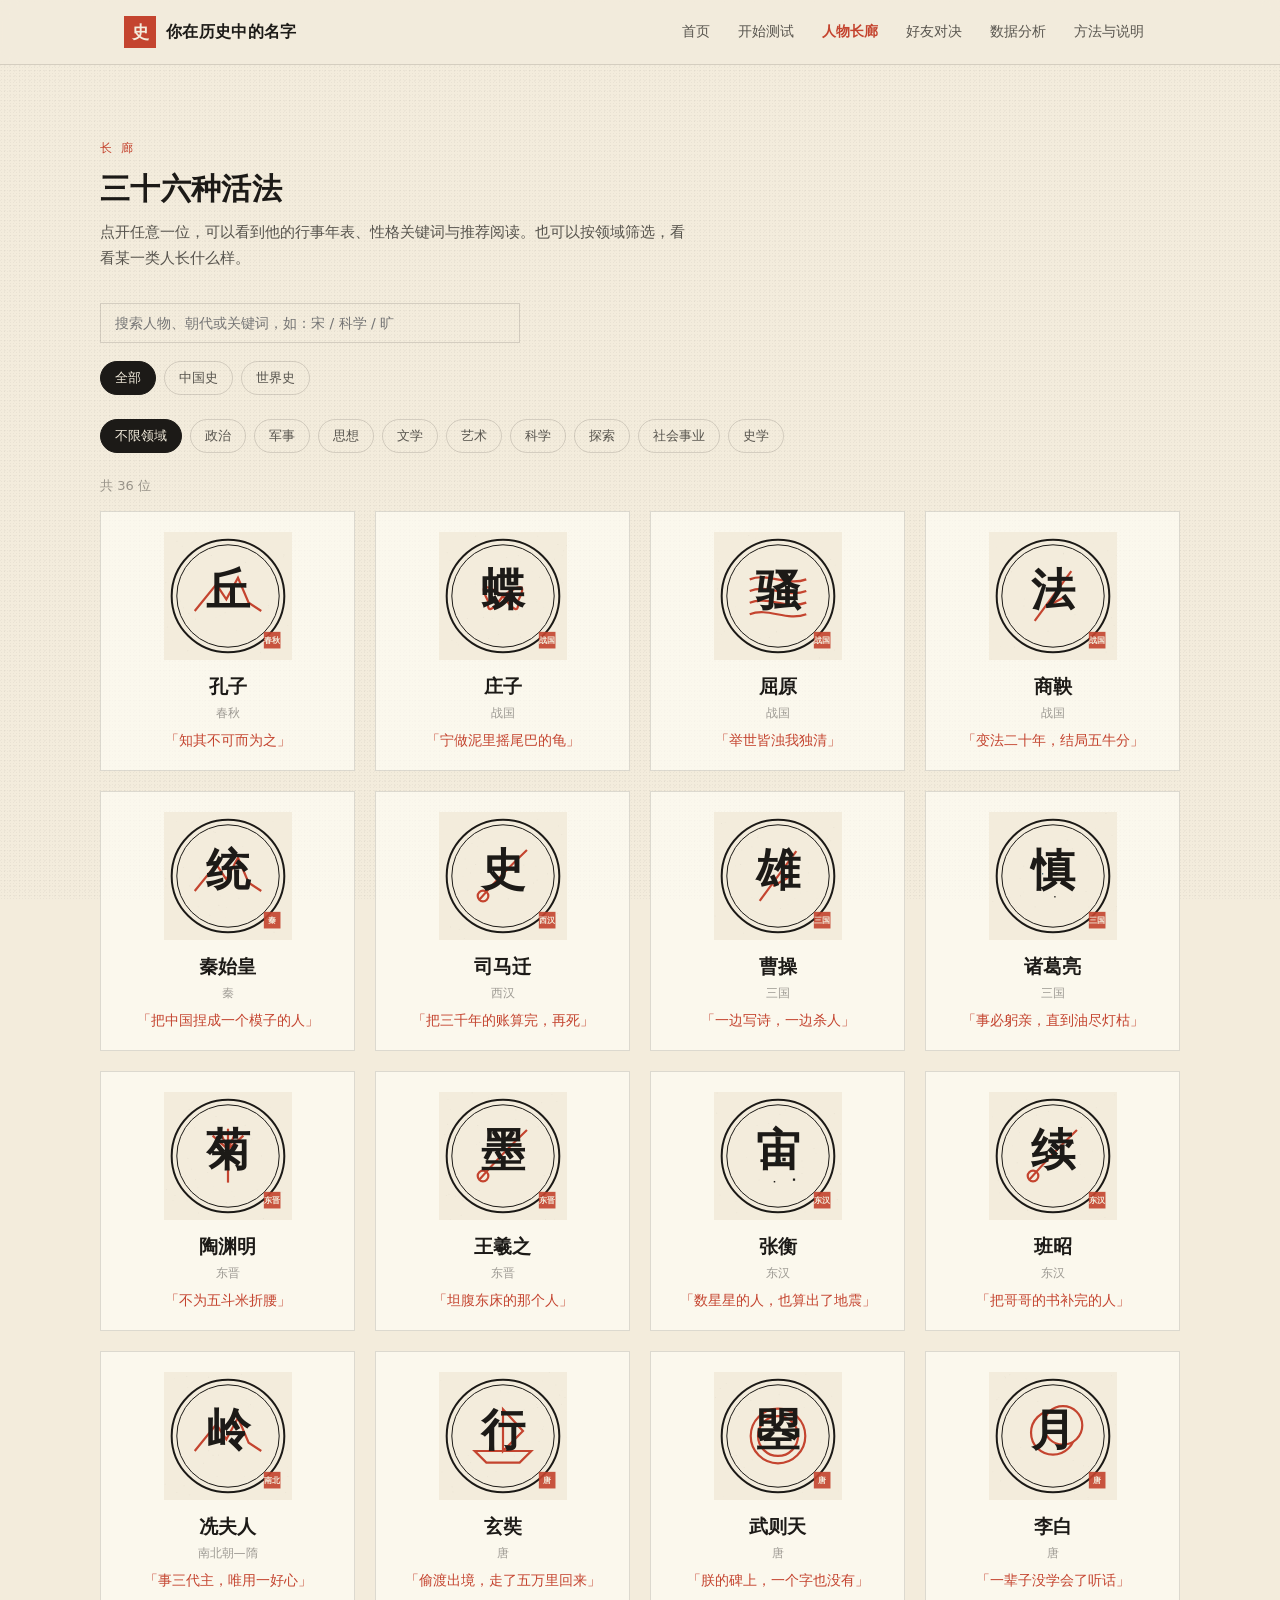
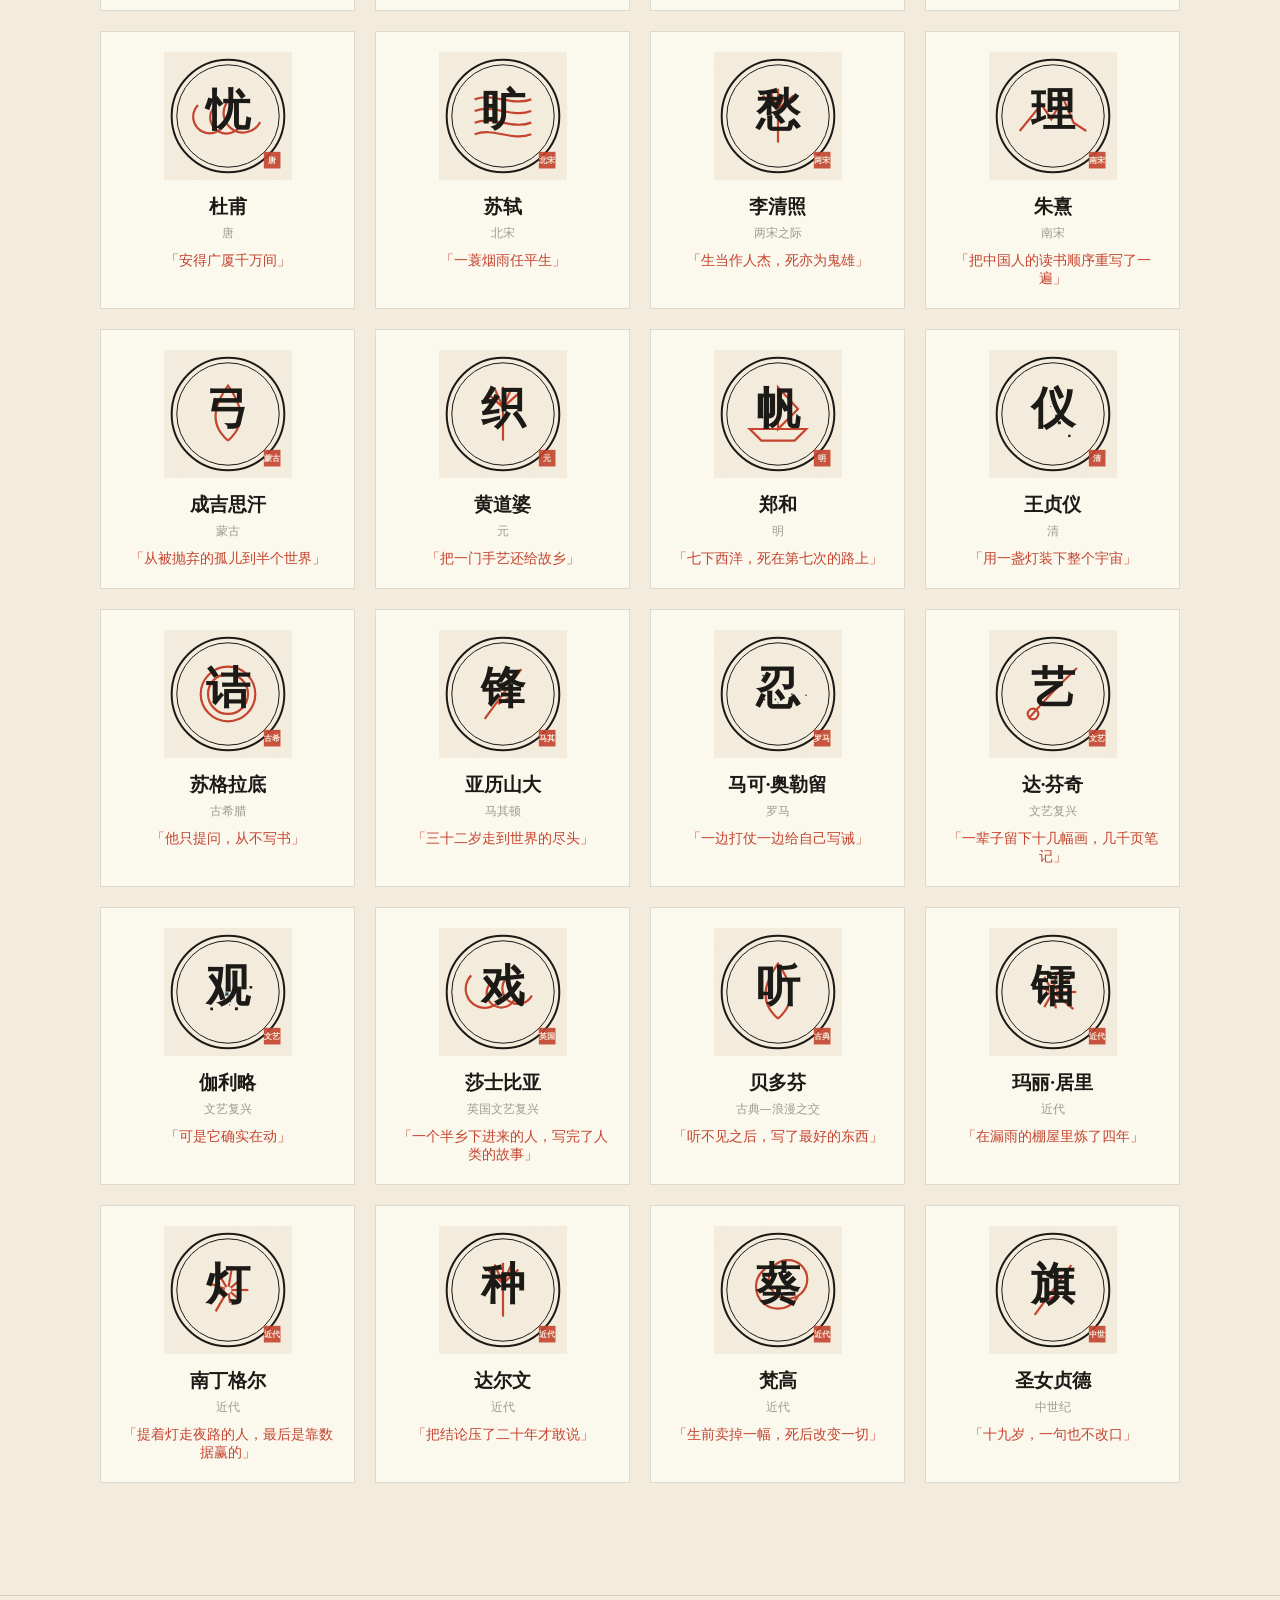
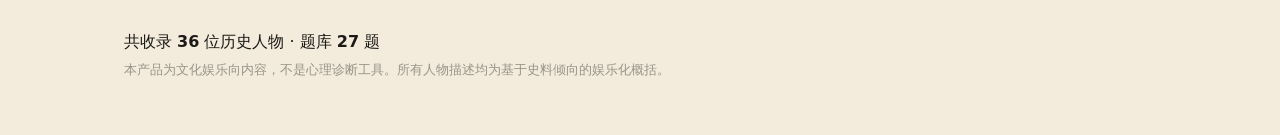
==== gallery.html @ 2bd70ca6 "feat: 历史人格测试静态站点（零依赖，含数据分析报告） - 36 位历史人物六维标定 + 27 题题库 - 匹配算法：去中心余弦 + 加权距离融合，经验分位数标定 - 6 个页面 + 数据分析报告" ====
<!DOCTYPE html>
<html lang="zh-CN">
<head>
  <meta charset="utf-8">
  <meta name="viewport" content="width=device-width,initial-scale=1">
  <title>人物长廊 · 你在历史中的名字</title>
  <link rel="stylesheet" href="assets/css/main.css">
</head>
<body data-page="gallery">

<header class="site-header">
  <div class="wrap" data-shell="header"></div>
</header>

<main class="wrap section">
  <div class="section-head">
    <span class="eyebrow">长 廊</span>
    <h2>三十六种活法</h2>
    <p>点开任意一位，可以看到他的行事年表、性格关键词与推荐阅读。也可以按领域筛选，看看某一类人长什么样。</p>
  </div>

  <div>
    <input id="gallerySearch" type="search" placeholder="搜索人物、朝代或关键词，如：宋 / 科学 / 旷"
           style="width:100%;max-width:420px;padding:11px 14px;border:1px solid var(--line);background:transparent;font-family:inherit;font-size:14px;color:var(--ink)">
  </div>

  <div class="filter-row" id="packFilter" style="margin-top:18px"></div>
  <div class="filter-row" id="fieldFilter"></div>

  <p class="muted" id="galleryCount" style="margin:16px 0"></p>

  <div class="grid grid-4" id="galleryGrid"></div>
</main>

<div id="detailModal" hidden></div>

<footer class="site-footer">
  <div class="wrap" data-shell="footer"></div>
</footer>

<script src="assets/js/data/figures-cn.js"></script>
<script src="assets/js/data/figures-world.js"></script>
<script src="assets/js/data/questions.js"></script>
<script src="assets/js/core/matching.js"></script>
<script src="assets/js/core/store.js"></script>
<script src="assets/js/core/ui.js"></script>
<script src="assets/js/core/bootstrap.js"></script>
<script src="assets/js/pages/gallery.js"></script>
</body>
</html>
---- assets/css/main.css ----
/* =========================================================
   你在历史中的名字 · 视觉系统
   风格：「古籍新译」—— 东方纸本质感 + 瑞士式网格排版
   ========================================================= */

:root {
  --paper: #f3ecdc;
  --paper-deep: #e9dfc9;
  --ink: #1c1a17;
  --ink-soft: rgba(28, 26, 23, 0.72);
  --ink-faint: rgba(28, 26, 23, 0.42);
  --red: #c4442f;
  --red-soft: rgba(196, 68, 47, 0.12);
  --blue: #2e5668;
  --gold: #c39a3b;
  --line: rgba(28, 26, 23, 0.14);
  --radius: 2px;
  --serif: "Noto Serif SC", "Source Han Serif SC", "Songti SC", "SimSun", serif;
  --sans: system-ui, -apple-system, "Segoe UI", "Microsoft YaHei", sans-serif;
  --shadow: 0 1px 2px rgba(28, 26, 23, 0.06), 0 12px 32px rgba(28, 26, 23, 0.06);
}

* { box-sizing: border-box; }

html, body {
  margin: 0;
  padding: 0;
  background: var(--paper);
  color: var(--ink);
  font-family: var(--sans);
  -webkit-font-smoothing: antialiased;
}

/* 纸纹：极淡的双层噪点，避免大色块发死 */
body::before {
  content: "";
  position: fixed;
  inset: 0;
  pointer-events: none;
  z-index: 0;
  background-image:
    radial-gradient(rgba(28, 26, 23, 0.045) 1px, transparent 1px),
    radial-gradient(rgba(28, 26, 23, 0.03) 1px, transparent 1px);
  background-size: 3px 3px, 5px 5px;
  background-position: 0 0, 2px 3px;
}

a { color: inherit; text-decoration: none; }
h1, h2, h3, h4 { font-family: var(--serif); font-weight: 700; margin: 0; }
p { margin: 0; }

.muted { color: var(--ink-faint); font-size: 13px; }
.wrap { max-width: 1080px; margin: 0 auto; padding: 0 24px; position: relative; z-index: 1; }
.stack > * + * { margin-top: 16px; }

/* ---------------- 页头 ---------------- */

.site-header {
  position: sticky;
  top: 0;
  z-index: 20;
  backdrop-filter: blur(8px);
  background: rgba(243, 236, 220, 0.86);
  border-bottom: 1px solid var(--line);
}

.site-header .wrap {
  display: flex;
  align-items: center;
  justify-content: space-between;
  height: 64px;
  gap: 16px;
}

.brand { display: flex; align-items: center; gap: 10px; }

.brand-seal {
  width: 32px;
  height: 32px;
  display: grid;
  place-items: center;
  background: var(--red);
  color: var(--paper);
  font-family: var(--serif);
  font-weight: 700;
  font-size: 17px;
}

.brand-text { font-family: var(--serif); font-weight: 700; font-size: 16px; letter-spacing: 0.02em; }

.nav { display: flex; gap: 4px; flex-wrap: wrap; }

.nav a {
  padding: 7px 12px;
  font-size: 13.5px;
  color: var(--ink-soft);
  border-radius: var(--radius);
  transition: background .2s, color .2s;
}

.nav a:hover { background: var(--red-soft); color: var(--ink); }
.nav a.is-active { color: var(--red); font-weight: 600; }

/* ---------------- 通用区块 ---------------- */

.section { padding: 72px 0; }
.section-head { margin-bottom: 32px; }

.section-head h2 {
  font-size: 30px;
  letter-spacing: 0.01em;
}

.section-head p {
  margin-top: 10px;
  color: var(--ink-soft);
  font-size: 15px;
  line-height: 1.7;
  max-width: 62ch;
}

.eyebrow {
  display: inline-block;
  font-size: 12px;
  letter-spacing: 0.22em;
  color: var(--red);
  margin-bottom: 12px;
}

.rule {
  height: 1px;
  background: var(--line);
  margin: 0;
  border: 0;
}

/* ---------------- 首页首屏 ---------------- */

.hero {
  padding: 96px 0 72px;
  display: grid;
  grid-template-columns: 1.05fr 0.95fr;
  gap: 56px;
  align-items: center;
}

.hero h1 {
  font-size: clamp(40px, 6vw, 68px);
  line-height: 1.08;
  letter-spacing: 0.01em;
}

.hero h1 em {
  font-style: normal;
  color: var(--red);
}

.hero-lead {
  margin-top: 22px;
  font-size: 17px;
  line-height: 1.85;
  color: var(--ink-soft);
  max-width: 46ch;
}

.hero-meta {
  margin-top: 26px;
  display: flex;
  gap: 28px;
  flex-wrap: wrap;
}

.hero-meta div strong {
  display: block;
  font-family: var(--serif);
  font-size: 26px;
  line-height: 1.2;
}

.hero-meta div span {
  font-size: 12.5px;
  color: var(--ink-faint);
}

.hero-actions {
  margin-top: 34px;
  display: flex;
  gap: 12px;
  flex-wrap: wrap;
}

/* ---------------- 按钮 ---------------- */

.btn {
  display: inline-flex;
  align-items: center;
  justify-content: center;
  gap: 8px;
  padding: 13px 26px;
  font-size: 14.5px;
  font-weight: 600;
  border: 1px solid var(--ink);
  background: var(--ink);
  color: var(--paper);
  cursor: pointer;
  border-radius: var(--radius);
  transition: transform .18s, background .2s, color .2s, border-color .2s;
}

.btn:hover { transform: translateY(-1px); background: var(--red); border-color: var(--red); }
.btn-ghost { background: transparent; color: var(--ink); border-color: var(--line); }
.btn-ghost:hover { background: var(--red-soft); color: var(--ink); border-color: var(--line); }
.btn-sm { padding: 9px 16px; font-size: 13px; }
.btn:disabled { opacity: .38; cursor: not-allowed; transform: none; }

/* ---------------- 卡片 ---------------- */

.card {
  background: rgba(255, 253, 246, 0.72);
  border: 1px solid var(--line);
  border-radius: var(--radius);
  padding: 24px;
  box-shadow: var(--shadow);
}

.grid {
  display: grid;
  gap: 20px;
}

.grid-3 { grid-template-columns: repeat(3, minmax(0, 1fr)); }
.grid-4 { grid-template-columns: repeat(4, minmax(0, 1fr)); }

/* 示例结果卡（首页轮播） */
.sample-frame {
  border: 1px solid var(--line);
  padding: 28px;
  background: rgba(255, 253, 246, 0.72);
  box-shadow: var(--shadow);
}

.sample-card { text-align: center; }
.sample-card canvas { display: block; margin: 0 auto; }
.sample-name { font-family: var(--serif); font-size: 34px; margin-top: 14px; }
.sample-era { font-size: 13px; color: var(--ink-faint); margin-top: 6px; }
.sample-tag { font-family: var(--serif); font-size: 18px; color: var(--red); margin-top: 14px; }
.sample-dots { display: flex; justify-content: center; gap: 8px; margin-top: 22px; }
.sample-dots button {
  width: 7px; height: 7px; padding: 0; border: 0; border-radius: 50%;
  background: var(--line); cursor: pointer;
}
.sample-dots button.is-on { background: var(--red); }

/* ---------------- 维度卡 ---------------- */

.dim-card {
  border: 1px solid var(--line);
  padding: 18px 20px;
  background: rgba(255, 253, 246, 0.6);
}

.dim-card h4 { font-size: 17px; }
.dim-card .poles { font-size: 12.5px; color: var(--ink-faint); margin-top: 4px; }
.dim-card p { margin-top: 10px; font-size: 13.5px; line-height: 1.75; color: var(--ink-soft); }

/* ---------------- 答题页 ---------------- */

.quiz-shell { max-width: 720px; margin: 0 auto; padding: 40px 24px 96px; position: relative; z-index: 1; }

.act-bar { margin-bottom: 28px; }
.act-name { font-family: var(--serif); font-size: 15px; color: var(--red); }
.act-note { font-size: 13px; color: var(--ink-faint); margin-top: 4px; }

.progress {
  height: 3px;
  background: var(--line);
  margin-top: 12px;
  position: relative;
  overflow: hidden;
}

.progress i {
  position: absolute;
  left: 0; top: 0; bottom: 0;
  background: var(--ink);
  transition: width .28s ease;
}

.q-card { border: 1px solid var(--line); background: rgba(255, 253, 246, 0.72); padding: 32px; box-shadow: var(--shadow); }
.q-count { font-size: 12.5px; color: var(--ink-faint); letter-spacing: 0.14em; }
.q-stem { font-family: var(--serif); font-size: 24px; line-height: 1.6; margin-top: 14px; }

.options { margin-top: 26px; display: grid; gap: 10px; }

.option {
  display: flex;
  align-items: center;
  gap: 12px;
  width: 100%;
  text-align: left;
  padding: 15px 18px;
  font-size: 15px;
  font-family: inherit;
  color: var(--ink);
  background: transparent;
  border: 1px solid var(--line);
  border-radius: var(--radius);
  cursor: pointer;
  transition: border-color .2s, background .2s, transform .18s;
}

.option:hover { border-color: var(--ink); transform: translateX(2px); }
.option.is-on { border-color: var(--red); background: var(--red-soft); }

.option-key {
  width: 22px; height: 22px; flex: none;
  display: grid; place-items: center;
  border: 1px solid var(--line);
  font-size: 11.5px; color: var(--ink-faint);
  font-family: var(--serif);
}
.option.is-on .option-key { border-color: var(--red); color: var(--red); }

.slider-row { margin-top: 26px; }
.slider-row input { width: 100%; margin-top: 14px; accent-color: var(--red); }
.slider-ends { display: flex; justify-content: space-between; font-size: 13px; color: var(--ink-soft); margin-top: 8px; }

.rank-list { margin-top: 26px; display: grid; gap: 10px; }
.rank-item {
  display: flex; align-items: center; gap: 12px;
  padding: 14px 16px;
  border: 1px solid var(--line);
  background: rgba(255, 253, 246, 0.6);
  cursor: grab;
  user-select: none;
}
.rank-item.is-on { border-color: var(--red); background: var(--red-soft); }
.rank-no { font-family: var(--serif); color: var(--red); width: 18px; }
.rank-ctrl { margin-left: auto; display: flex; gap: 4px; }
.rank-ctrl button {
  width: 26px; height: 26px; line-height: 1;
  border: 1px solid var(--line); background: transparent;
  cursor: pointer; color: var(--ink-soft);
}
.rank-ctrl button:hover { border-color: var(--ink); color: var(--ink); }

.quiz-foot { margin-top: 26px; display: flex; justify-content: space-between; gap: 12px; }

/* ---------------- 结果页 ---------------- */

.result-hero {
  display: grid;
  grid-template-columns: 260px 1fr;
  gap: 40px;
  align-items: center;
  padding: 56px 0 40px;
}

.result-name { font-size: clamp(38px, 5vw, 58px); line-height: 1.1; }
.result-era { margin-top: 10px; font-size: 14px; color: var(--ink-faint); }
.result-tagline { margin-top: 18px; font-family: var(--serif); font-size: 21px; color: var(--red); line-height: 1.65; }
.result-quote { margin-top: 18px; font-family: var(--serif); font-size: 15.5px; color: var(--ink-soft); line-height: 1.8; }

.match-number {
  font-family: var(--serif);
  font-size: 76px;
  line-height: 1;
  color: var(--red);
  margin-top: 8px;
}

.match-label { font-size: 12.5px; letter-spacing: 0.2em; color: var(--ink-faint); }

.tags { display: flex; flex-wrap: wrap; gap: 8px; margin-top: 18px; }
.tag {
  font-size: 12.5px;
  padding: 5px 11px;
  border: 1px solid rgba(46, 86, 104, 0.35);
  color: var(--blue);
  border-radius: 999px;
}

/* 情境推演翻牌 */
.flip-grid { display: grid; grid-template-columns: repeat(3, minmax(0, 1fr)); gap: 16px; }

.flip {
  perspective: 900px;
  height: 210px;
}

.flip-inner {
  position: relative;
  width: 100%;
  height: 100%;
  transition: transform .45s cubic-bezier(.4, .2, .2, 1);
  transform-style: preserve-3d;
  cursor: pointer;
}

.flip.is-flipped .flip-inner { transform: rotateY(180deg); }

.flip-face {
  position: absolute;
  inset: 0;
  backface-visibility: hidden;
  border: 1px solid var(--line);
  padding: 18px;
  display: flex;
  flex-direction: column;
  justify-content: center;
  background: rgba(255, 253, 246, 0.72);
}

.flip-back { transform: rotateY(180deg); background: rgba(196, 68, 47, 0.06); }
.flip-front .flip-q { font-family: var(--serif); font-size: 15.5px; line-height: 1.7; }
.flip-hint { margin-top: 14px; font-size: 11.5px; color: var(--ink-faint); letter-spacing: 0.1em; }
.flip-back .flip-a { font-size: 14px; line-height: 1.8; color: var(--ink-soft); }

/* 对立面 */
.versus-box {
  display: grid;
  grid-template-columns: 1fr auto 1fr;
  gap: 20px;
  align-items: center;
  border: 1px solid var(--line);
  padding: 26px;
  background: rgba(255, 253, 246, 0.6);
}

.versus-mid { font-family: var(--serif); font-size: 26px; color: var(--red); }

/* ---------------- 长廊 ---------------- */

.filter-row { display: flex; flex-wrap: wrap; gap: 8px; margin-bottom: 24px; }

.chip {
  padding: 7px 14px;
  font-size: 13px;
  border: 1px solid var(--line);
  background: transparent;
  border-radius: 999px;
  cursor: pointer;
  color: var(--ink-soft);
}

.chip:hover { border-color: var(--ink); color: var(--ink); }
.chip.is-on { background: var(--ink); color: var(--paper); border-color: var(--ink); }

.figure-card {
  border: 1px solid var(--line);
  background: rgba(255, 253, 246, 0.66);
  padding: 20px;
  text-align: center;
  cursor: pointer;
  transition: transform .2s, box-shadow .2s;
}

.figure-card:hover { transform: translateY(-2px); box-shadow: var(--shadow); }
.figure-card h4 { font-size: 19px; margin-top: 10px; }
.figure-card .fc-era { font-size: 12px; color: var(--ink-faint); margin-top: 5px; }
.figure-card .fc-tag { font-family: var(--serif); font-size: 14px; color: var(--red); margin-top: 10px; }

/* ---------------- 数据分析页 ---------------- */

.verdict-banner {
  display: flex;
  align-items: center;
  gap: 26px;
  padding: 22px 26px;
  margin-bottom: 24px;
  background: var(--paper);
  border-left: 4px solid var(--ink-faint);
}
.verdict-banner.is-pass { border-left-color: #4A7A5A; }
.verdict-banner.is-warn { border-left-color: var(--gold); }
.verdict-banner.is-fail { border-left-color: var(--cinnabar); }
.verdict-banner h3 { font-size: 22px; }
.verdict-banner p { margin-top: 6px; font-size: 14px; color: var(--ink-soft); }

.verdict-score {
  font-family: var(--serif);
  line-height: 1;
  white-space: nowrap;
}
.verdict-score strong { font-size: 46px; color: var(--ink); }
.verdict-score span { font-size: 18px; color: var(--ink-faint); }

.grid-2 { grid-template-columns: repeat(2, minmax(0, 1fr)); }

.metric-card {
  background: var(--paper);
  padding: 18px 20px;
  border-top: 3px solid var(--line);
}
.metric-card.is-pass { border-top-color: #4A7A5A; }
.metric-card.is-fail { border-top-color: var(--cinnabar); }

.metric-head { display: flex; align-items: baseline; gap: 10px; }
.metric-label { font-family: var(--serif); font-size: 15px; color: var(--ink); }
.metric-state {
  font-size: 11px;
  letter-spacing: 0.08em;
  padding: 2px 8px;
  background: var(--ink-faint);
  color: var(--paper);
}
.is-pass .metric-state { background: #4A7A5A; }
.is-fail .metric-state { background: var(--cinnabar); }

.metric-value {
  font-family: var(--serif);
  font-size: 30px;
  line-height: 1.2;
  margin-top: 10px;
  color: var(--ink);
}
.metric-unit { font-size: 15px; color: var(--ink-faint); margin-left: 2px; }
.metric-threshold { font-size: 12px; color: var(--ink-faint); }
.metric-note { margin-top: 10px; font-size: 13px; line-height: 1.75; color: var(--ink-soft); }

.chart-block { margin: 28px 0; }
.chart-block h3 {
  font-size: 20px;
  padding-bottom: 8px;
  border-bottom: 1px solid var(--line);
  margin-bottom: 10px;
}
.chart-block canvas { max-width: 100%; }

.fix-row {
  padding: 14px 0;
  border-bottom: 1px solid var(--line);
}
.fix-title { font-family: var(--serif); font-size: 15px; }
.fix-numbers { margin: 8px 0; font-size: 13px; }
.fix-before { color: var(--cinnabar); }
.fix-after { color: #4A7A5A; }
.fix-arrow { color: var(--ink-faint); margin: 0 8px; }

.limit-list { padding-left: 20px; }
.limit-list li { margin-bottom: 10px; font-size: 14px; line-height: 1.8; color: var(--ink-soft); }

/* ---------------- 弹窗 ---------------- */

.modal-mask {
  position: fixed;
  inset: 0;
  background: rgba(28, 26, 23, 0.42);
  z-index: 40;
}

.modal-body {
  position: fixed;
  z-index: 41;
  left: 50%;
  top: 50%;
  transform: translate(-50%, -50%);
  width: min(720px, calc(100vw - 32px));
  max-height: calc(100vh - 64px);
  overflow-y: auto;
  background: var(--paper);
  box-shadow: 0 24px 64px rgba(28, 26, 23, 0.24);
}

.modal-close {
  position: absolute;
  right: 12px;
  top: 10px;
  width: 32px;
  height: 32px;
  border: 0;
  background: transparent;
  font-size: 22px;
  line-height: 1;
  color: var(--ink-faint);
  cursor: pointer;
}
.modal-close:hover { color: var(--ink); }

.modal-head {
  display: flex;
  gap: 20px;
  align-items: center;
}

/* ---------------- 关于页 ---------------- */

.panel {
  border: 1px solid var(--line);
  background: rgba(255, 253, 246, 0.66);
  padding: 26px;
}

.panel h3 { font-size: 20px; }
.panel p { margin-top: 12px; font-size: 14.5px; line-height: 1.85; color: var(--ink-soft); }
.panel ul { margin: 12px 0 0; padding-left: 20px; color: var(--ink-soft); font-size: 14px; line-height: 1.9; }

.formula {
  font-family: var(--serif);
  font-size: 16px;
  color: var(--ink);
  background: rgba(28, 26, 23, 0.04);
  border-left: 3px solid var(--red);
  padding: 14px 18px;
  margin-top: 14px;
  line-height: 1.9;
  overflow-x: auto;
}

table.data {
  width: 100%;
  border-collapse: collapse;
  margin-top: 14px;
  font-size: 13.5px;
}

table.data th, table.data td {
  border: 1px solid var(--line);
  padding: 9px 12px;
  text-align: left;
}

table.data th { background: rgba(28, 26, 23, 0.05); font-weight: 600; }

/* ---------------- 过渡动效 ---------------- */

.fade-in { animation: fadeUp .42s ease both; }
@keyframes fadeUp {
  from { opacity: 0; transform: translateY(10px); }
  to { opacity: 1; transform: none; }
}

.count-up { font-variant-numeric: tabular-nums; }

/* ---------------- 页脚 ---------------- */

.site-footer {
  border-top: 1px solid var(--line);
  padding: 36px 0 56px;
  margin-top: 40px;
}

.site-footer p + p { margin-top: 8px; }

/* ---------------- 响应式 ---------------- */

@media (max-width: 900px) {
  .hero { grid-template-columns: 1fr; gap: 36px; padding-top: 64px; }
  .grid-4 { grid-template-columns: repeat(2, minmax(0, 1fr)); }
  .flip-grid { grid-template-columns: 1fr; }
  .flip { height: 168px; }
  .result-hero { grid-template-columns: 1fr; gap: 24px; padding-top: 40px; text-align: center; }
  .versus-box { grid-template-columns: 1fr; text-align: center; }
}

@media (max-width: 560px) {
  .wrap { padding: 0 18px; }
  .grid-3, .grid-4 { grid-template-columns: 1fr; }
  .q-card { padding: 22px; }
  .q-stem { font-size: 20px; }
  .match-number { font-size: 60px; }
}

/* 尊重系统降低动效设置 */
@media (prefers-reduced-motion: reduce) {
  *, *::before, *::after {
    animation-duration: .001ms !important;
    transition-duration: .001ms !important;
  }
}
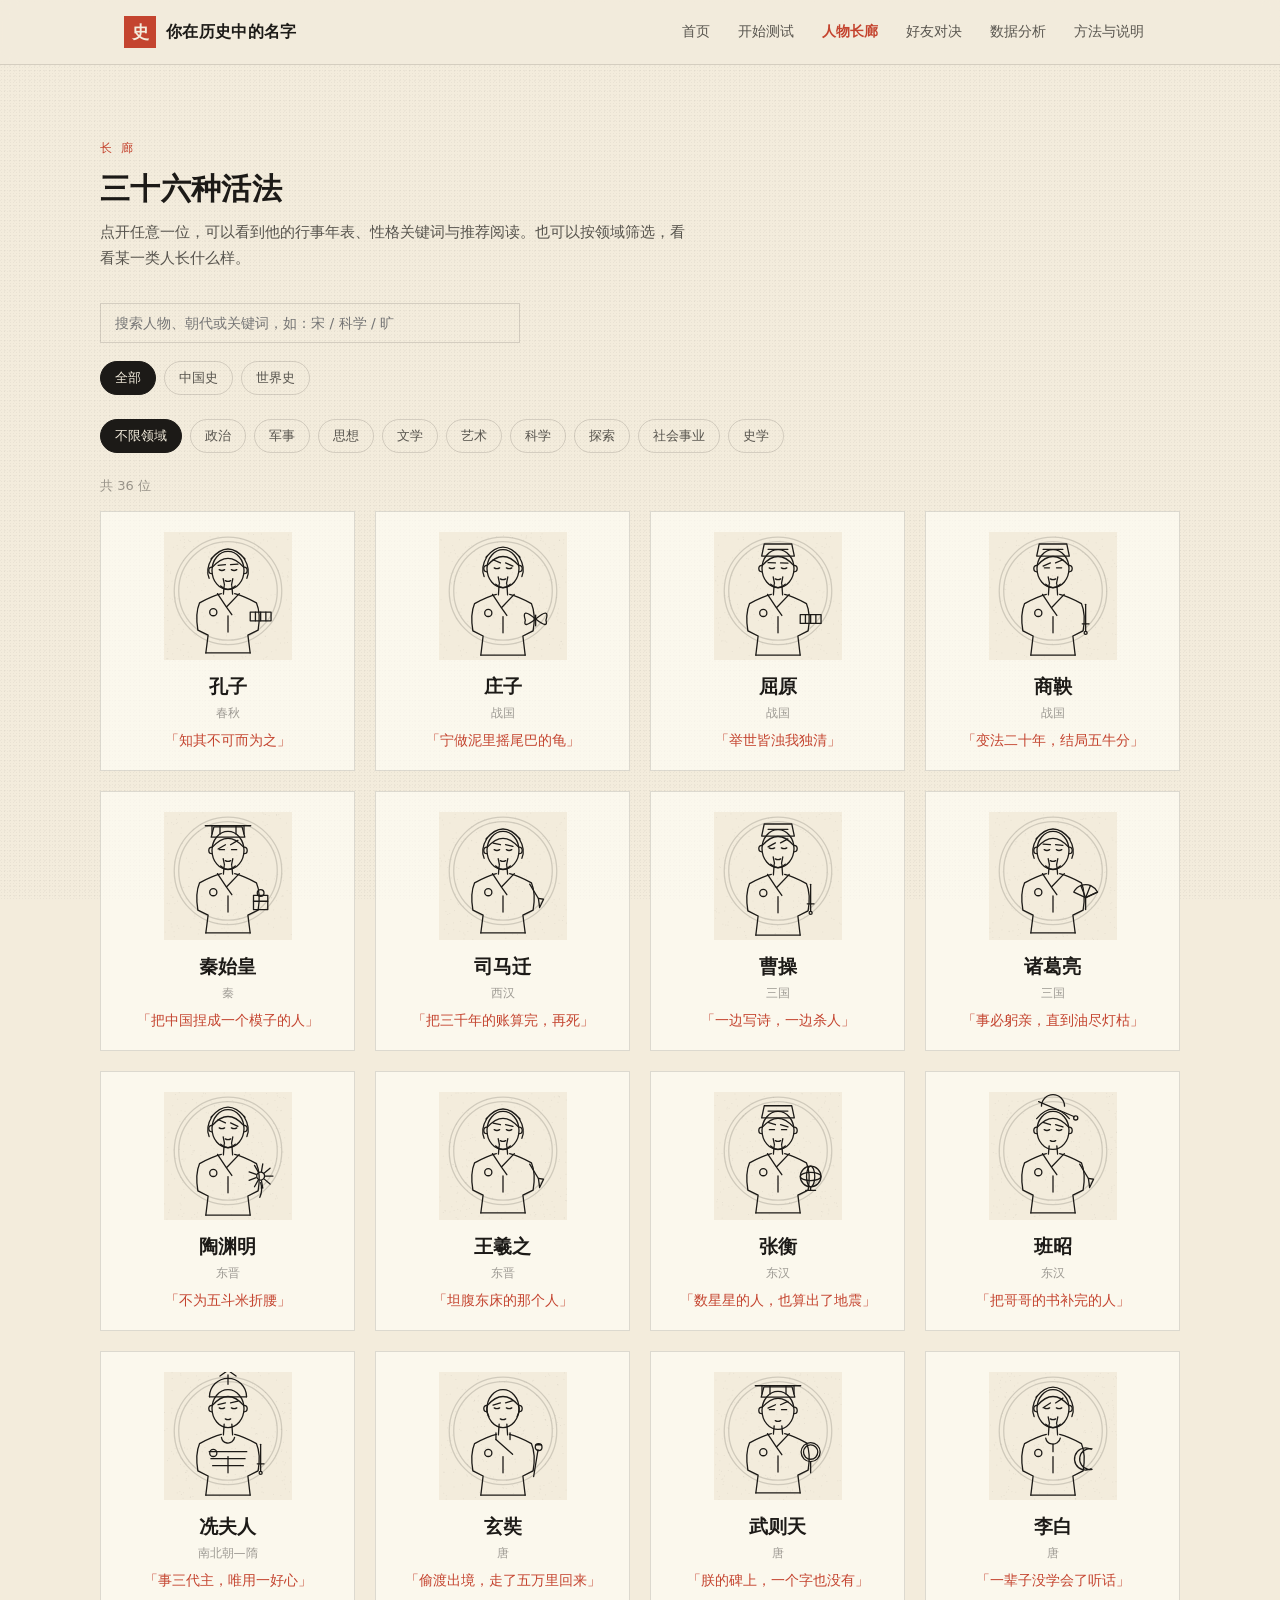
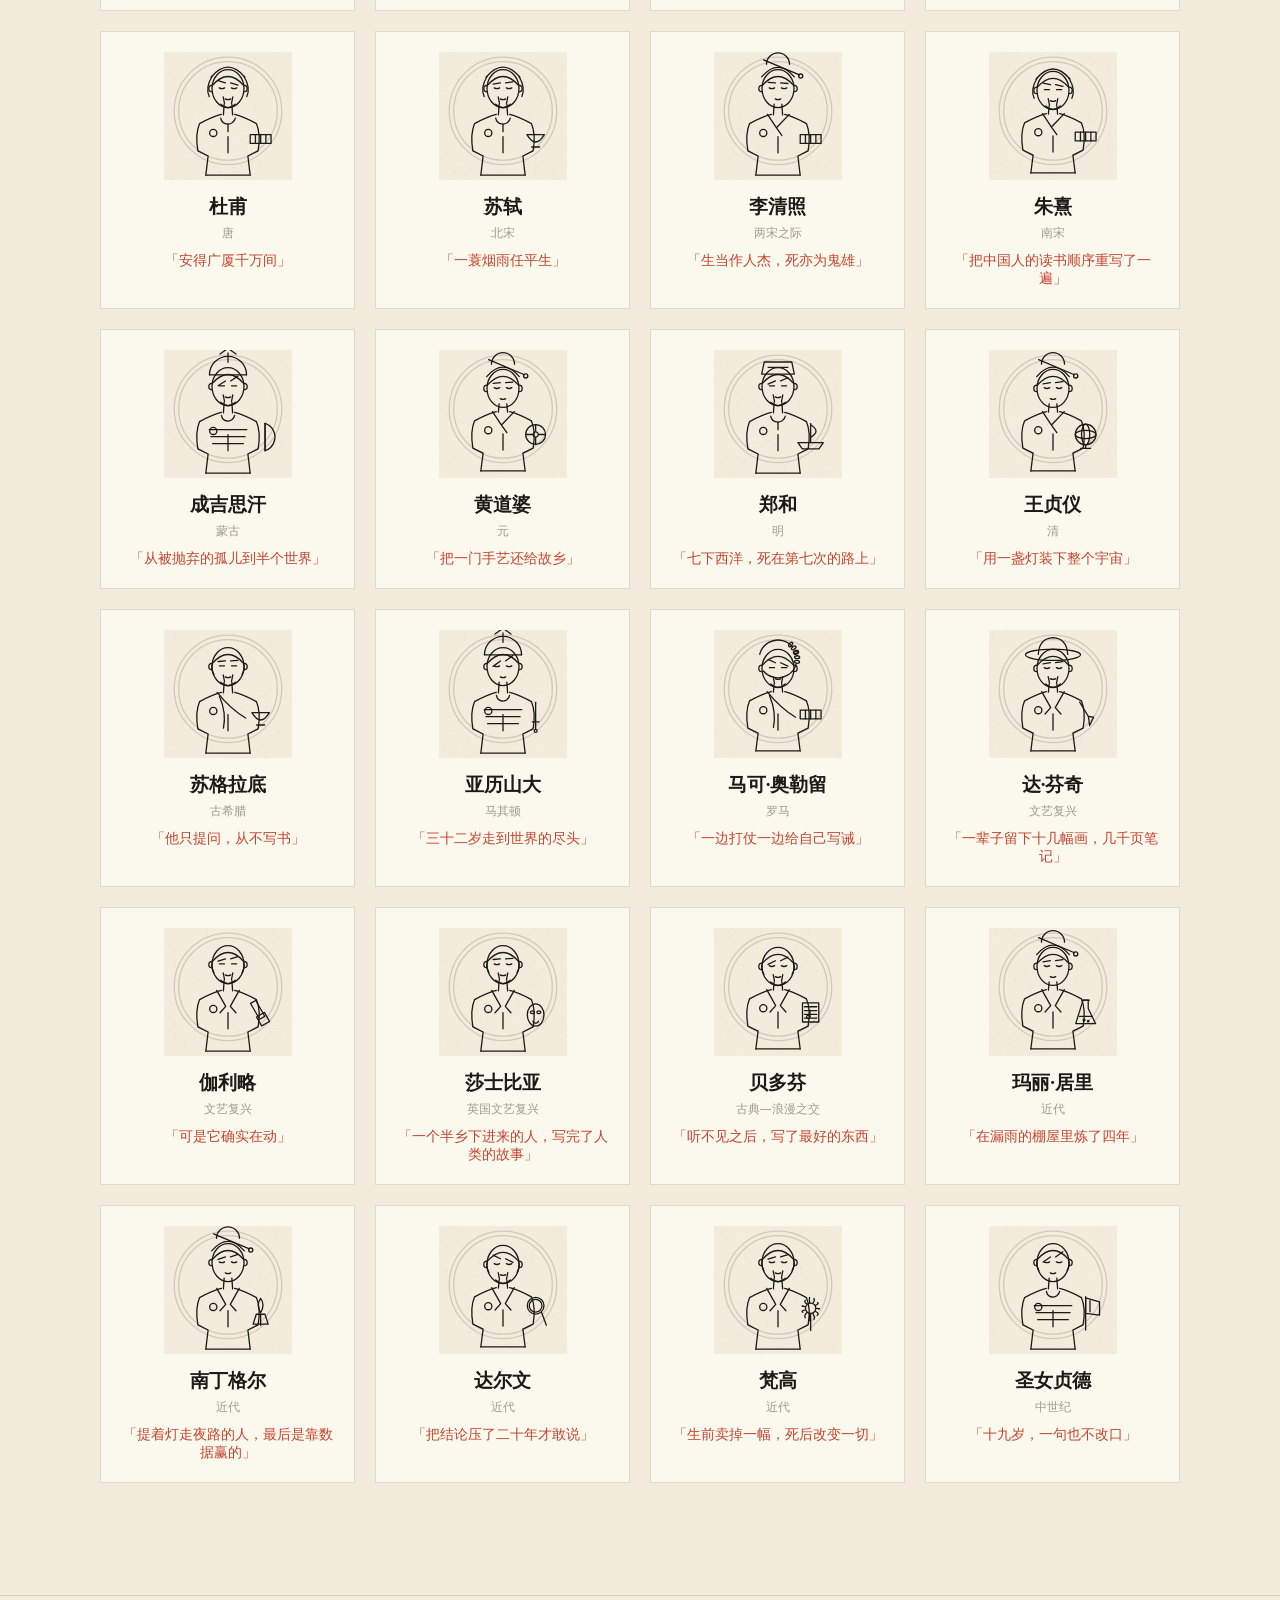
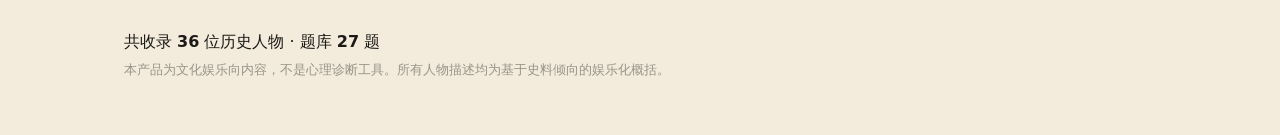
==== commit 3de0ca25: "feat: 人物画像系统、人物详情页、移动端适配与结果页动效 - 新增画像引擎 portrait.js：白描半身像，6 种服饰 / 8 种冠巾 / 23 种手持器物   冠巾定身份、器物定事迹，神态由" ====
--- a/gallery.html
+++ b/gallery.html
@@ -32,7 +32,6 @@
   <div class="grid grid-4" id="galleryGrid"></div>
 </main>
 
-<div id="detailModal" hidden></div>
 
 <footer class="site-footer">
   <div class="wrap" data-shell="footer"></div>
@@ -41,9 +40,11 @@
 <script src="assets/js/data/figures-cn.js"></script>
 <script src="assets/js/data/figures-world.js"></script>
 <script src="assets/js/data/questions.js"></script>
+<script src="assets/js/data/portraits.js"></script>
 <script src="assets/js/core/matching.js"></script>
 <script src="assets/js/core/store.js"></script>
 <script src="assets/js/core/ui.js"></script>
+<script src="assets/js/core/portrait.js"></script>
 <script src="assets/js/core/bootstrap.js"></script>
 <script src="assets/js/pages/gallery.js"></script>
 </body>
--- a/assets/css/main.css
+++ b/assets/css/main.css
@@ -447,6 +447,9 @@
 .chip.is-on { background: var(--ink); color: var(--paper); border-color: var(--ink); }
 
 .figure-card {
+  display: block;
+  text-decoration: none;
+  color: inherit;
   border: 1px solid var(--line);
   background: rgba(255, 253, 246, 0.66);
   padding: 20px;
@@ -459,6 +462,68 @@
 .figure-card h4 { font-size: 19px; margin-top: 10px; }
 .figure-card .fc-era { font-size: 12px; color: var(--ink-faint); margin-top: 5px; }
 .figure-card .fc-tag { font-family: var(--serif); font-size: 14px; color: var(--red); margin-top: 10px; }
+
+/* ---------------- 人物详情页 ---------------- */
+
+.figure-hero {
+  display: grid;
+  grid-template-columns: 240px 1fr;
+  gap: 40px;
+  align-items: center;
+  padding: 40px 0 32px;
+}
+
+.radar-wrap {
+  display: flex;
+  gap: 32px;
+  align-items: center;
+  margin-top: 16px;
+  flex-wrap: wrap;
+}
+
+.gap-list { flex: 1 1 280px; }
+.gap-row {
+  display: flex;
+  justify-content: space-between;
+  align-items: baseline;
+  gap: 14px;
+  padding: 8px 0;
+  border-bottom: 1px solid var(--line);
+  font-size: 14px;
+}
+.gap-name { font-family: var(--serif); color: var(--ink); white-space: nowrap; }
+.gap-text { color: var(--ink-soft); text-align: right; }
+
+.evidence-list { margin-top: 14px; }
+.evidence-item { padding: 13px 0; border-bottom: 1px solid var(--line); }
+.evidence-item dt { font-family: var(--serif); font-size: 15px; color: var(--ink); }
+.evidence-item dd {
+  margin: 7px 0 0;
+  font-size: 14px;
+  line-height: 1.85;
+  color: var(--ink-soft);
+}
+.ev-num { float: right; font-family: var(--serif); color: var(--cinnabar); }
+
+.whatif-item { padding: 15px 0; border-bottom: 1px solid var(--line); }
+.whatif-q { font-family: var(--serif); font-size: 15px; color: var(--ink); }
+.whatif-a { margin-top: 8px; font-size: 14px; line-height: 1.85; color: var(--ink-soft); }
+
+/* ---------------- 浮现动效 ---------------- */
+
+.reveal { opacity: 0; transform: translateY(16px); }
+.reveal.is-in {
+  opacity: 1;
+  transform: none;
+  transition: opacity .62s ease, transform .62s ease;
+}
+
+/** 画像落印：轻微放大淡入，呼应盖章落下的动作 */
+@keyframes sealIn {
+  from { opacity: 0; transform: scale(.94); }
+  to { opacity: 1; transform: scale(1); }
+}
+.seal-in { animation: sealIn .7s cubic-bezier(.2, .7, .3, 1) both; }
 
 /* ---------------- 数据分析页 ---------------- */
 
@@ -650,7 +715,10 @@
   .flip-grid { grid-template-columns: 1fr; }
   .flip { height: 168px; }
   .result-hero { grid-template-columns: 1fr; gap: 24px; padding-top: 40px; text-align: center; }
+  .figure-hero { grid-template-columns: 1fr; gap: 24px; padding-top: 32px; text-align: center; }
   .versus-box { grid-template-columns: 1fr; text-align: center; }
+  .radar-wrap { flex-direction: column; align-items: stretch; }
+  .grid-2 { grid-template-columns: 1fr; }
 }
 
 @media (max-width: 560px) {
@@ -659,6 +727,16 @@
   .q-card { padding: 22px; }
   .q-stem { font-size: 20px; }
   .match-number { font-size: 60px; }
+
+  /* 手机上的主要操作要有足够大的点击区 */
+  .btn { min-height: 46px; padding: 12px 20px; }
+  .option { min-height: 48px; }
+  .q-nav { gap: 12px; }
+
+  /* 窄屏下双栏信息行改为上下排，避免文字被挤成两三个字宽 */
+  .gap-row { flex-direction: column; align-items: flex-start; gap: 4px; }
+  .gap-text { text-align: left; }
+  .metric-value { font-size: 26px; }
 }
 
 /* 尊重系统降低动效设置 */
